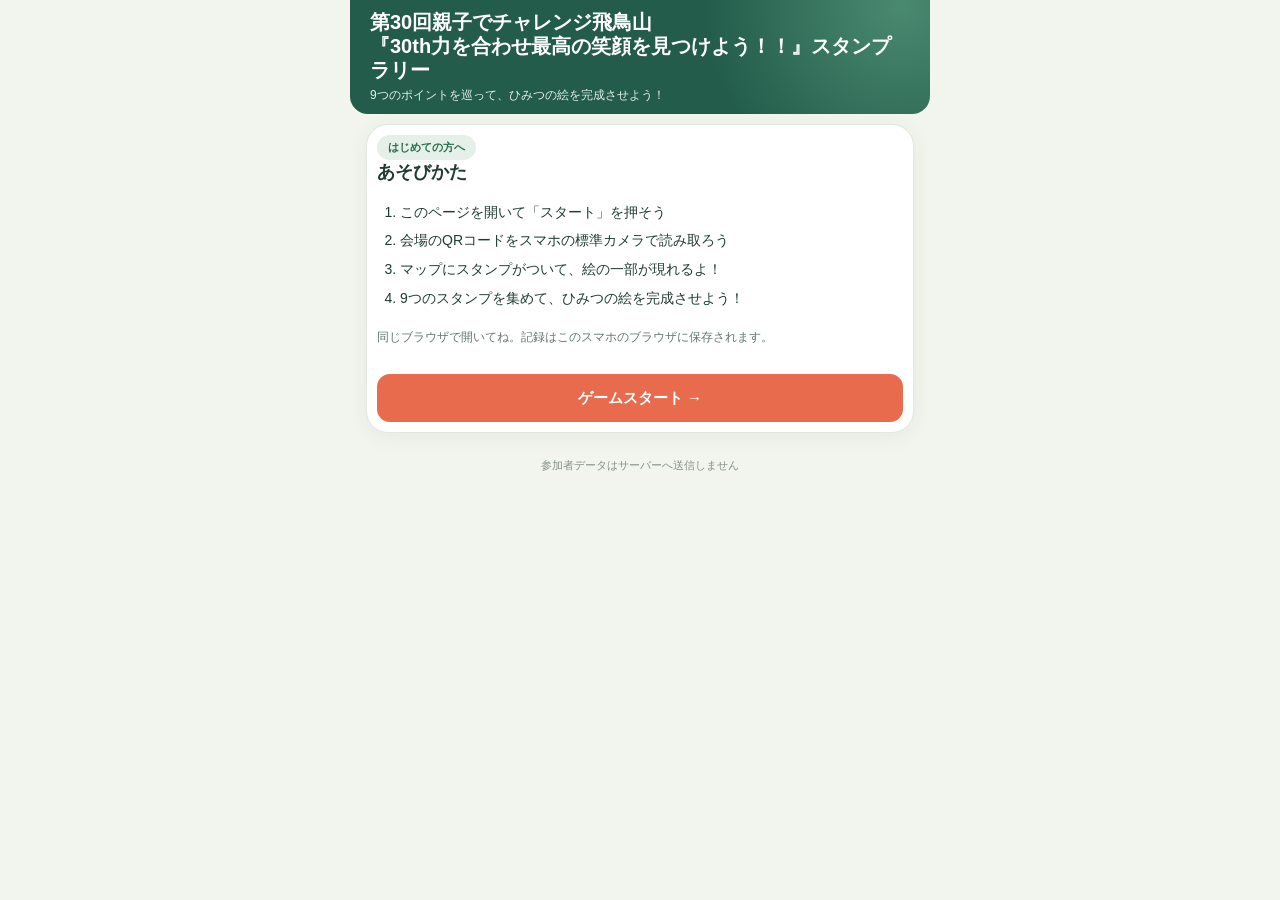
==== v2/index.html @ 05569562 "update index.html and app.js for 9 points instead of 8 points" ====
<!doctype html>
<html lang="ja">
<head>
    <meta charset="utf-8">
    <meta name="viewport" content="width=device-width,initial-scale=1,viewport-fit=cover">
    <meta name="theme-color" content="#235c4b">
    <title>第30回 親子でチャレンジ飛鳥山 スタンプラリー</title>
    <link rel="stylesheet" href="./style.css?v=5">
    <style>
    .art-board { position: relative; width: 100%; aspect-ratio: 1086 / 1448; overflow: hidden; border-radius: 12px; background: #f4f7f1; border: 2px solid #d6e4d8; }
    .art-layer { position: absolute; inset: 0; display: block; width: 100%; height: 100%; object-fit: contain; pointer-events: none; }
    .art-empty { position: absolute; inset: 0; display: grid; place-items: center; padding: 20px; text-align: center; color: #59715f; }
    .art-board.has-layers .art-empty { display: none; }
    .art-count { margin-top: 12px; text-align: center; font-weight: bold; }
    .art-board img { max-width: none; }
    .completion { margin-top: 16px; padding: 18px; text-align: center; border-radius: 12px; background: #fff3cf; color: #704600; font-weight: bold; font-size: 1.2rem; }
    .completion[hidden] { display: none; }
    </style>
</head>
<body>
<div class="shell">
  <header>
    <h1>第30回親子でチャレンジ飛鳥山<br>『30th力を合わせ最高の笑顔を見つけよう！！』スタンプラリー</h1>
    <p>9つのポイントを巡って、ひみつの絵を完成させよう！</p>
  </header>
  <main>
    <section id="intro" class="panel">
      <span class="pill">はじめての方へ</span>
      <h2>あそびかた</h2>
      <ol>
        <li>このページを開いて「スタート」を押そう</li>
        <li>会場のQRコードをスマホの標準カメラで読み取ろう</li>
        <li>マップにスタンプがついて、絵の一部が現れるよ！</li>
        <li>9つのスタンプを集めて、ひみつの絵を完成させよう！</li>
      </ol>
      <p class="note">同じブラウザで開いてね。記録はこのスマホのブラウザに保存されます。</p>
      <button id="start" class="primary" type="button">ゲームスタート →</button>
    </section>
    <section id="game" hidden>
      <div class="status">
        <div>
          <span class="small">スタンプ獲得</span>
          <div class="count">
            <strong id="count">0</strong>
            <span> / 9</span>
          </div>
        </div>
        <div class="progress-track">
          <div id="progress"></div></div>
      </div>
      <div id="notice" class="notice" role="status" aria-live="polite"></div>
      <section class="panel map-panel">
        <div class="section-head">
          <h2>アトラクションマップ</h2>
          <span class="pill">会場案内図</span>
        </div>
        <div class="map-wrap">
          <img src="./map_detail.png?v=4" alt="スタンプラリー会場の案内図" class="map">
          <div id="markers"></div>
        </div>
        <p class="hint">赤いスタンプは訪問済み！ 数字をタップするとポイント名が見られます。</p>
            <a href="./map.html"
            target="_blank"
            rel="noopener noreferrer"
            class="primary"
            style="display:block; text-align:center; text-decoration:none; margin-top:16px; padding:14px 18px; border-radius:12px;">
            🗺️ 会場案内図を拡大して見る ↗
            </a>
    </section>
    <section class="panel">
        <h2>ひみつの絵</h2>
        <p class="sub">スタンプを集めるたびに、絵が少しずつ現れるよ！</p>
        <div id="art-board" class="art-board" aria-label="取得したスタンプに応じて完成する絵">
          <div class="art-empty">まだ絵は見えないよ。<br>最初のスタンプを探そう！</div>
          <div id="art-layers"></div>
        </div>
        <p id="art-count" class="art-count">絵の完成まであと9ポイント！</p>
        <div id="completion" class="completion" role="status" aria-live="polite" hidden>🎉 おめでとう！<br>9つのスタンプを集めて絵が完成したよ！</div>
        <div id="prize-exchanged" class="prize-exchanged" role="status" aria-live="polite" hidden> ✓ 景品交換済み</div>
        <div id="spot-list" class="spot-list"></div>
      </section>
      <details id="admin-panel" class="demo" hidden>
        <summary>管理者メニュー</summary>
        <p>動作確認用の管理機能です。</p>
        <div id="demo-buttons" class="demo-buttons"></div>
        <button id="reset" class="secondary" type="button">スタンプをすべてリセット</button>
      </details>
    </section>
  </main>
  <footer>参加者データはサーバーへ送信しません</footer>
</div>
<script src="./app.js?v=8" defer></script>
</body>
</html>
---- v2/style.css ----
* {
    box-sizing:border-box;
}

html {
    font-family:-apple-system,BlinkMacSystemFont,"Hiragino Kaku Gothic ProN","Noto Sans JP",sans-serif;
    background:#f2f5ee;
    color:#203b32;
}

body {
    margin:0;
}

.shell {
    max-width:580px;
    margin:auto;
    padding:0 16px 35px;
}

header {
    background:#235c4b;
    color:white;
    margin:0 -16px 2px;
    padding:5px 20px 10px;
    border-radius:0 0 18px 18px;
    background-image:radial-gradient(circle at 95% 5%,#4a8a70 0,transparent 35%);
}

.eyebrow {
    letter-spacing:.16em;
    font-size:11px;
    color:#cdebd9;
    font-weight:700;
}

h1 {
    font-size:20px;
    line-height:1.2;
    margin:5px 0;
}

header p {
    margin:0;
    color:#e0f1e7;
    font-size:12px;
    line-height:1.4;
}

.panel {
    background:white;
    border:1px solid #e1e8df;
    border-radius:22px;
    padding:10px;
    margin:10px 0;
    box-shadow:0 4px 20px #183d2910;
}

h2 {
    font-size:18px;
    margin:0 0 14px;
}

.pill {
    display:inline-block;
    border-radius:99px;
    background:#e5f1e8;
    color:#2c6b4c;
    padding:5px 11px;
    font-size:11px;
    font-weight:700;
}

ol {
    padding-left:23px;
    line-height:2.05;
    font-size:14px;
}

.note,.hint,.sub {
    color:#64766a;
    font-size:12px;
    line-height:1.8;
}

.primary,.secondary {
    border:0;
    border-radius:13px;
    min-height:48px;
    padding:12px 18px;
    font-size:15px;
    font-weight:700;
    cursor:pointer;
}

.primary {
    background:#e76b4c;
    color:white;
    width:100%;
    margin-top:14px;
}

.secondary {
    background:#e8ede8;
    color:#294f3b;
}

.status {
    display:flex;
    align-items:center;
    gap:22px;
    padding:6px 8px;
}

.small {
    font-size:12px;
    color:#627468;
}

.count strong {
    font-size:38px;
    color:#235c4b;
}

.count span {
    font-size:17px;
    color:#77877b;
}

.progress-track {
    flex:1;
    height:11px;
    background:#dce8df;
    border-radius:20px;
    overflow:hidden;
}

.progress-track>div {
    height:100%;
    width:0;
    background:#e76b4c;
    transition:width .25s;
}

.notice {
    font-size:14px;
    line-height:1.6;
    color:#28684d;
    font-weight:700;
    min-height:20px;
    padding:4px 8px;
}

.section-head {
    display:flex;
    align-items:center;
    justify-content:space-between;
    gap:8px;
}

.map-panel {
    padding:10px;
}

.map-wrap {
    position:relative;
    width:100%;
    overflow:hidden;
    border-radius:13px;
}

.map {
    width:100%;
    display:block;
}

#markers {
    position:absolute;
    inset:0;
}

.marker {
    position:absolute;
    transform:translate(-50%,-50%);
    border:2px solid #fff;
    border-radius:50%;
    background:#235c4b;
    color:white;
    font-size:16px;
    font-weight:800;
    width:37px;
    height:37px;
    box-shadow:0 2px 8px #0004;
    display:grid;
    place-items:center;
    cursor:pointer;
}

.marker.done {
    background:transparent;
    border:0;
    width:55px;
    height:55px;
    box-shadow:none;
}

.marker img {
    width:100%;
    height:100%;
    object-fit:contain;
}

.letters {
    display:grid;
    grid-template-columns:repeat(4,1fr);
    gap:9px;
    margin:16px 0;
}

.letter {
    border:2px dashed #cddbd0;
    background:#f6f8f4;
    border-radius:14px;
    text-align:center;
    padding:10px 0;
    font-size:28px;
    font-weight:800;
}

.letter small {
    display:block;
    font-size:10px;
    font-weight:500;
    color:#75867a;
}

.letter.got {
    border:2px solid #e5a58e;
    background:#fff4ee;
    color:#bd573e;
}

.spot-list {
    display:grid;
    gap:9px;
}

.spot {
    display:flex;
    justify-content:space-between;
    gap:10px;
    border-bottom:1px solid #e9eee9;
    padding:10px 0;
    font-size:13px;
}

.spot b {
    color:#327653;
}

label {
    display:block;
    font-size:12px;
    font-weight:700;
    margin:14px 0 7px;
}

input {
    font:inherit;
    width:100%;
    border:1px solid #b8c9be;
    border-radius:12px;
    padding:14px;
    font-size:16px;
    background:white;
}

.result {
    margin-top:12px;
    line-height:1.7;
    font-weight:700;
}

.result.success {
    background:#e6f5e9;
    color:#206d43;
    border-radius:12px;
    padding:18px;
    text-align:center;
    font-size:19px;
}

.result.error {
    color:#ad4c37;
}

.demo {
    border:1px dashed #b8c9be;
    border-radius:15px;
    padding:14px;
    margin:20px 0;
    background:#f8faf7;
}

.demo summary {
    cursor:pointer;
    font-weight:700;
}

.demo p {
    font-size:12px;
    color:#64766a;
}

.demo-buttons {
    display:grid;
    grid-template-columns:1fr 1fr;
    gap:8px;
    margin:12px 0;
}

.demo-buttons button {
    border:1px solid #b7d1bf;
    border-radius:9px;
    padding:12px 6px;
    background:white;
    color:#26543c;
    font-weight:700;
}

footer {
    text-align:center;
    font-size:11px;
    color:#849186;
    margin-top:25px;
}

[hidden] {
    display:none!important;
}

@media (max-width: 360px) {
    .shell {
        padding-left: 10px;
        padding-right: 10px;
    }

    header {
        margin-left: -10px;
        margin-right: -10px;
    }

    h1 {
        font-size: 21px;
    }

    .panel {
        padding: 14px;
    }
}

#notice,
.spot span {
    white-space: pre-line;
}

/* 景品交換済み表示 */
.prize-exchanged {
    margin-top: 14px;
    padding: 16px;
    border: 2px solid #32805b;
    border-radius: 12px;
    background: #e8f5ec;
    color: #235c4b;
    text-align: center;
    font-size: 1.3rem;
    font-weight: 800;
}

.prize-exchanged[hidden] {
    display: none;
}
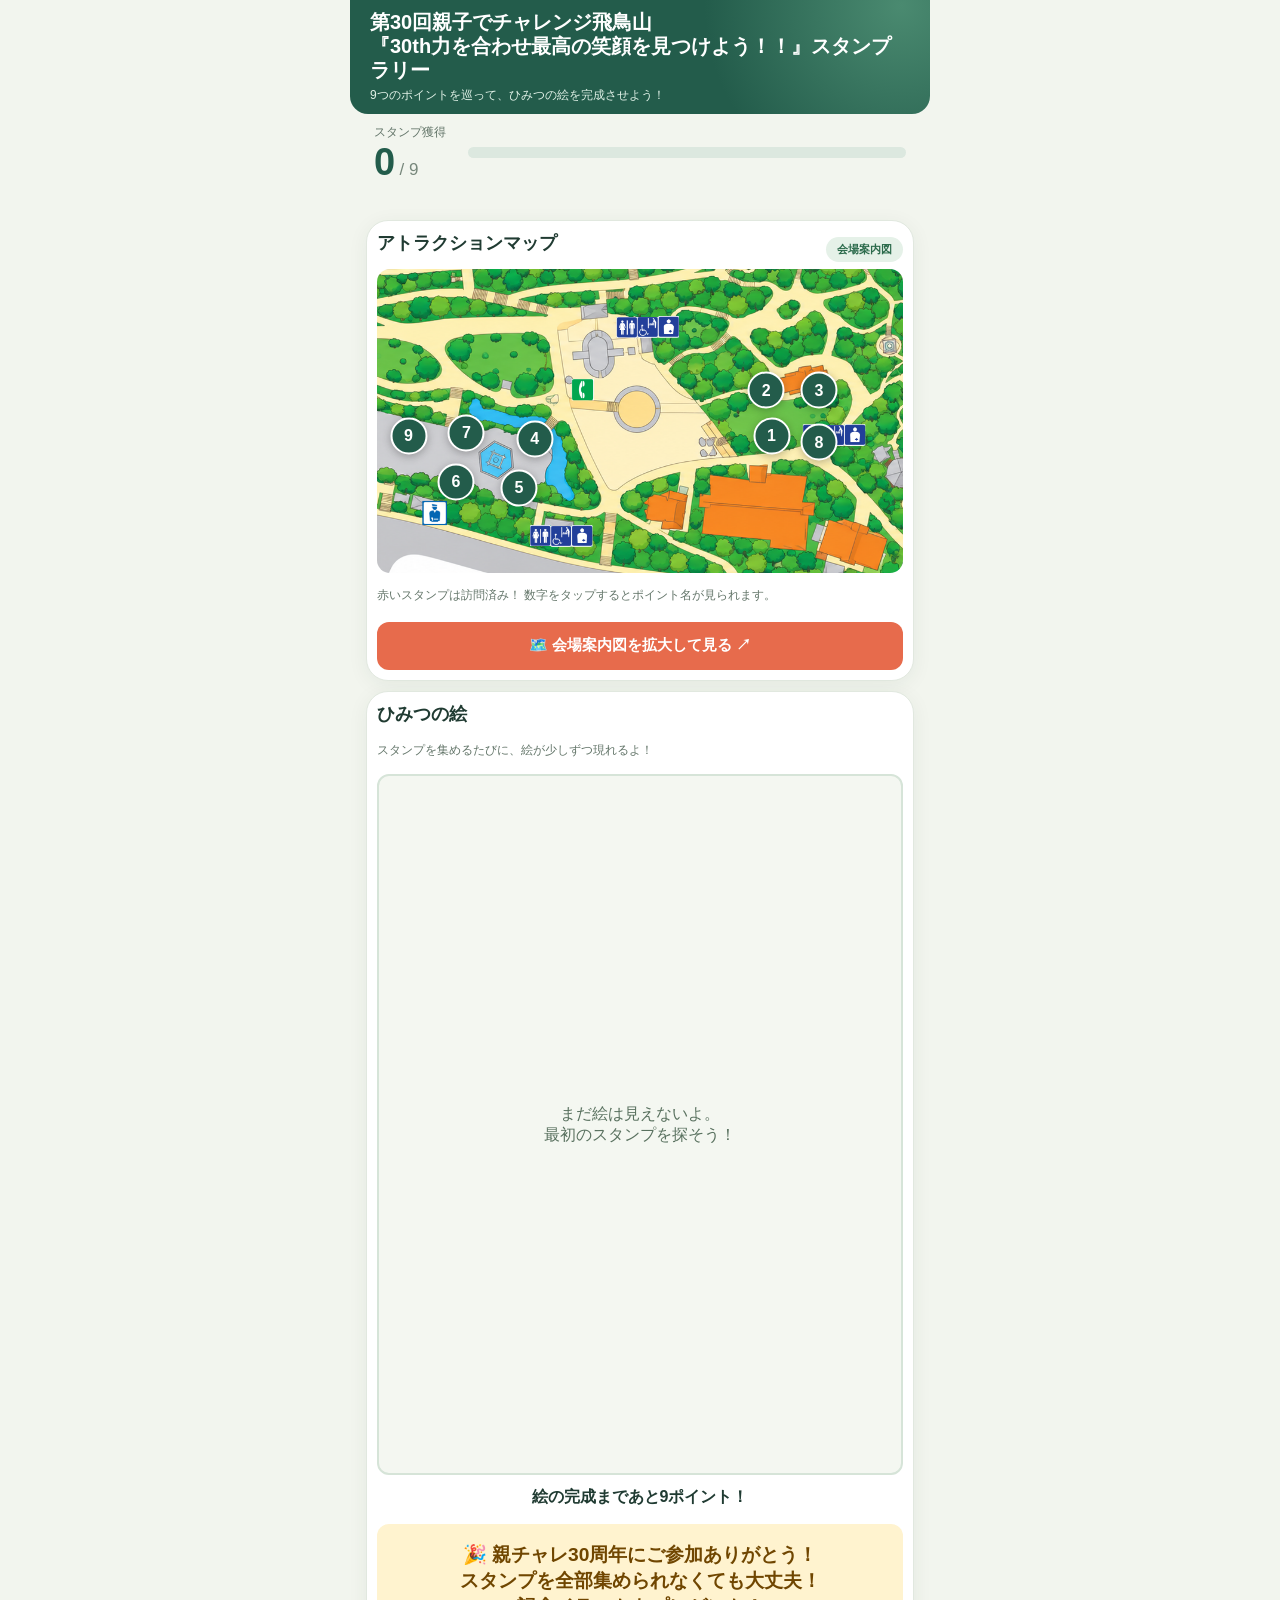
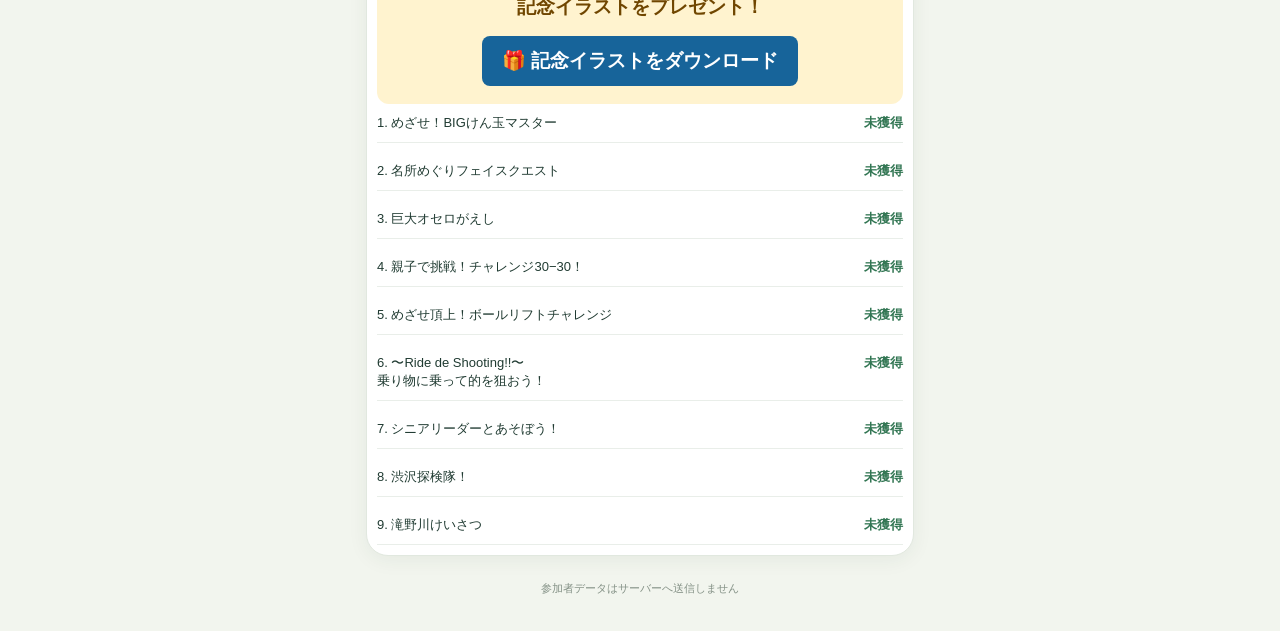
==== commit 8fde1b83: "Corrected typos and updated event end time in app.js. Updated text in index.html to reflect the new " ====
--- a/v2/index.html
+++ b/v2/index.html
@@ -5,7 +5,7 @@
     <meta name="viewport" content="width=device-width,initial-scale=1,viewport-fit=cover">
     <meta name="theme-color" content="#235c4b">
     <title>第30回 親子でチャレンジ飛鳥山 スタンプラリー</title>
-    <link rel="stylesheet" href="./style.css?v=5">
+    <link rel="stylesheet" href="./style.css?v=6">
     <style>
     .art-board { position: relative; width: 100%; aspect-ratio: 1086 / 1448; overflow: hidden; border-radius: 12px; background: #f4f7f1; border: 2px solid #d6e4d8; }
     .art-layer { position: absolute; inset: 0; display: block; width: 100%; height: 100%; object-fit: contain; pointer-events: none; }
@@ -75,7 +75,31 @@
           <div id="art-layers"></div>
         </div>
         <p id="art-count" class="art-count">絵の完成まであと9ポイント！</p>
-        <div id="completion" class="completion" role="status" aria-live="polite" hidden>🎉 おめでとう！<br>9つのスタンプを集めて絵が完成したよ！</div>
+        <div id="completion" class="completion"
+            role="status" aria-live="polite" hidden>
+            🎉 おめでとう！<br>スタンプを集めて絵が完成したよ！
+            <div class="completion-download">
+                <a href="./images/anniversary-poster.png"
+                  download="親チャレ30周年記念イラスト.png">
+                    🎁 完成イラストをダウンロード
+                </a>
+            </div>
+        </div>
+        <!-- イベント終了後・未達成者向け -->
+        <div id="event-finished" class="completion"
+            role="status" hidden>
+            🎉 親チャレ30周年にご参加ありがとう！<br>
+            スタンプを全部集められなくても大丈夫！<br>
+            記念イラストをプレゼント！
+
+            <div class="completion-download">
+                <a href="./images/anniversary-poster.png"
+                  download="親チャレ30周年記念イラスト.png">
+                    🎁 記念イラストをダウンロード
+                </a>
+            </div>
+        </div>
+
         <div id="prize-exchanged" class="prize-exchanged" role="status" aria-live="polite" hidden> ✓ 景品交換済み</div>
         <div id="spot-list" class="spot-list"></div>
       </section>
@@ -89,6 +113,6 @@
   </main>
   <footer>参加者データはサーバーへ送信しません</footer>
 </div>
-<script src="./app.js?v=8" defer></script>
+<script src="./app.js?v=12" defer></script>
 </body>
 </html>
--- a/v2/style.css
+++ b/v2/style.css
@@ -379,4 +379,18 @@
 
 .prize-exchanged[hidden] {
     display: none;
+}
+
+.completion-download {
+    margin-top: 16px;
+}
+
+.completion-download a {
+    display: inline-block;
+    padding: 12px 20px;
+    background: #17649a;
+    color: #fff;
+    border-radius: 8px;
+    font-weight: bold;
+    text-decoration: none;
 }
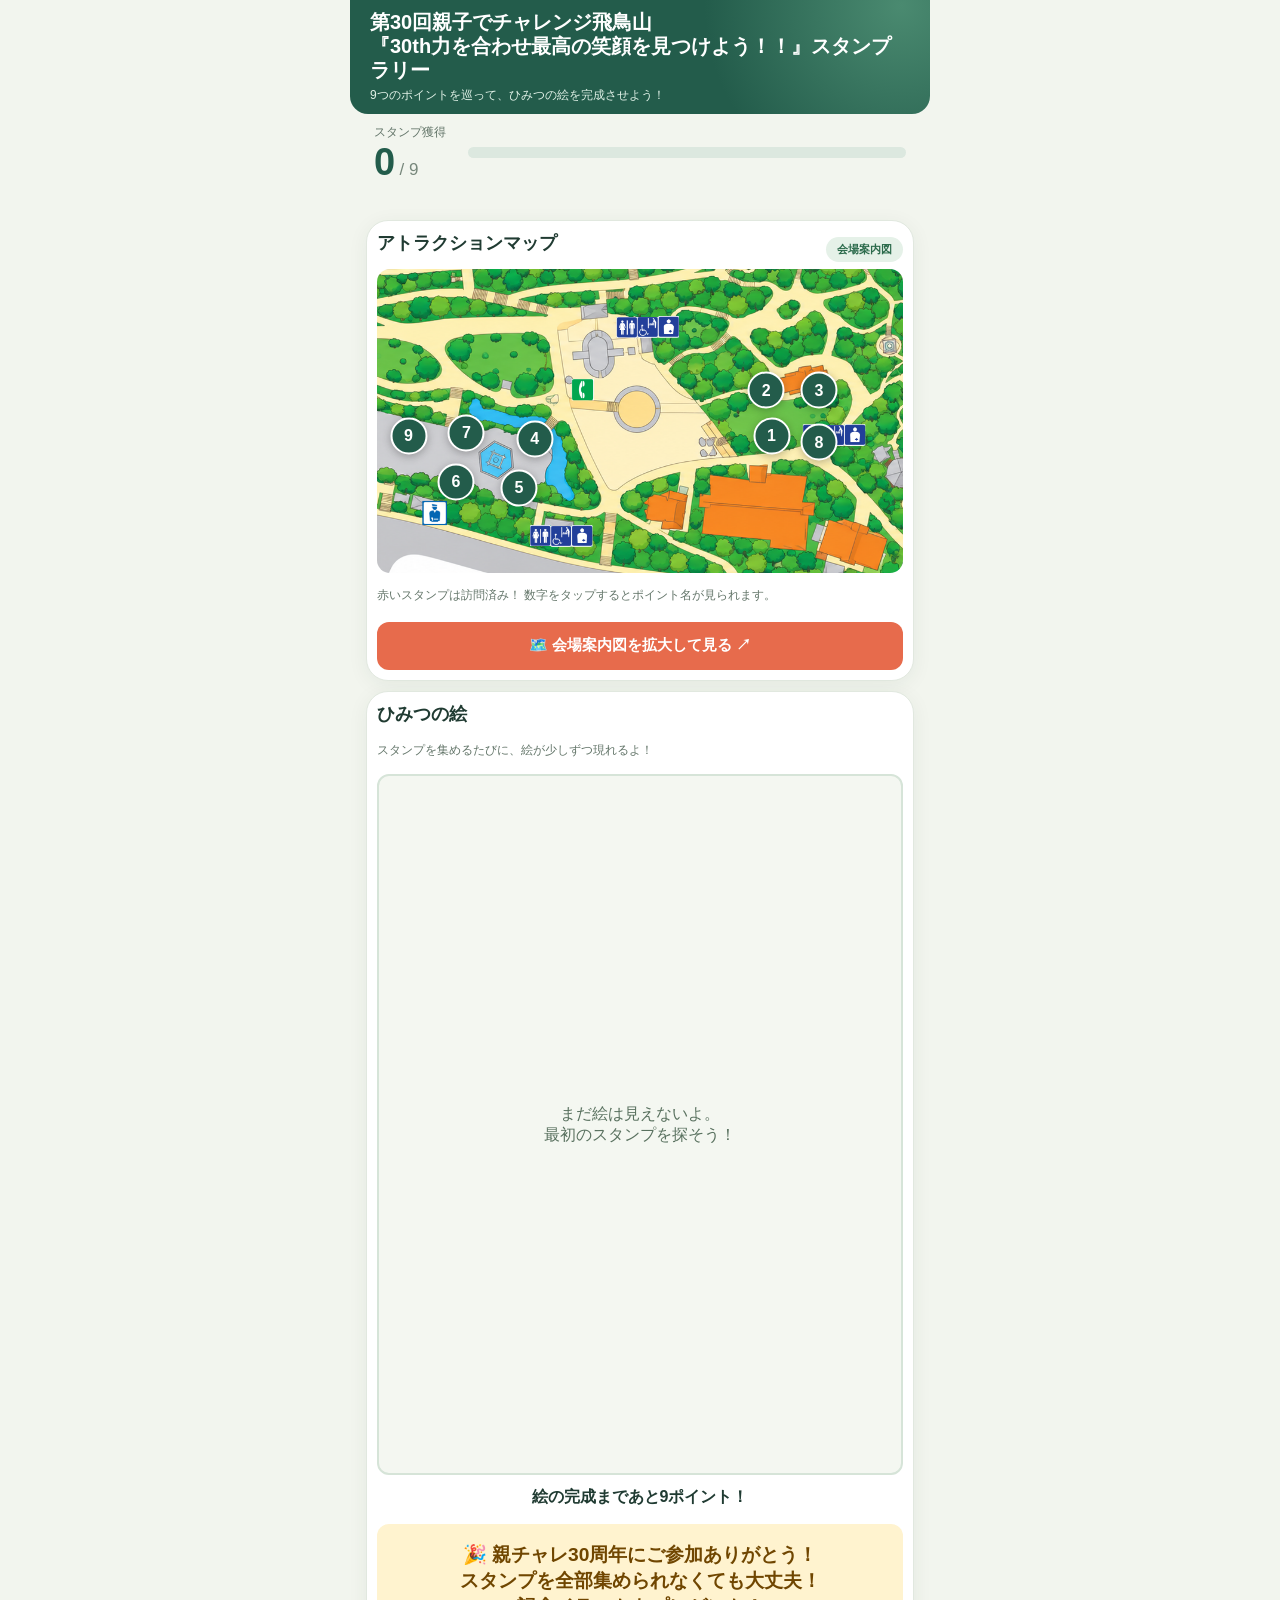
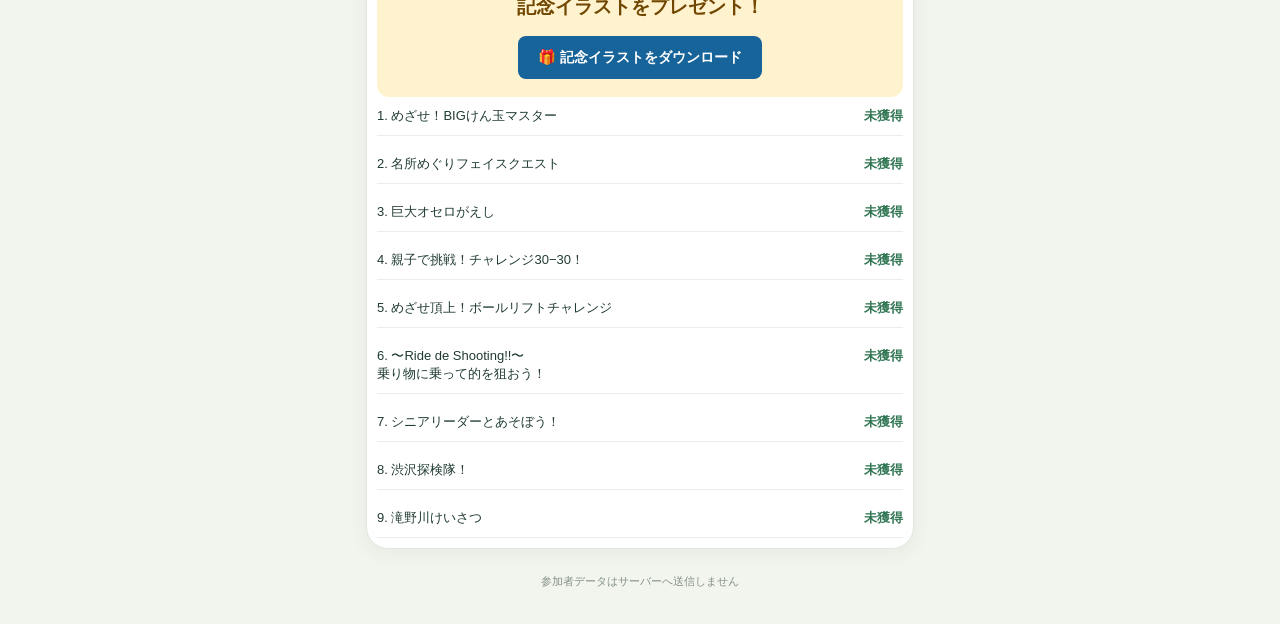
==== commit 641f258a: "Corrected download message font size." ====
--- a/v2/index.html
+++ b/v2/index.html
@@ -5,7 +5,7 @@
     <meta name="viewport" content="width=device-width,initial-scale=1,viewport-fit=cover">
     <meta name="theme-color" content="#235c4b">
     <title>第30回 親子でチャレンジ飛鳥山 スタンプラリー</title>
-    <link rel="stylesheet" href="./style.css?v=6">
+    <link rel="stylesheet" href="./style.css?v=7">
     <style>
     .art-board { position: relative; width: 100%; aspect-ratio: 1086 / 1448; overflow: hidden; border-radius: 12px; background: #f4f7f1; border: 2px solid #d6e4d8; }
     .art-layer { position: absolute; inset: 0; display: block; width: 100%; height: 100%; object-fit: contain; pointer-events: none; }
--- a/v2/style.css
+++ b/v2/style.css
@@ -393,4 +393,5 @@
     border-radius: 8px;
     font-weight: bold;
     text-decoration: none;
+    font-size: 0.9rem;
 }
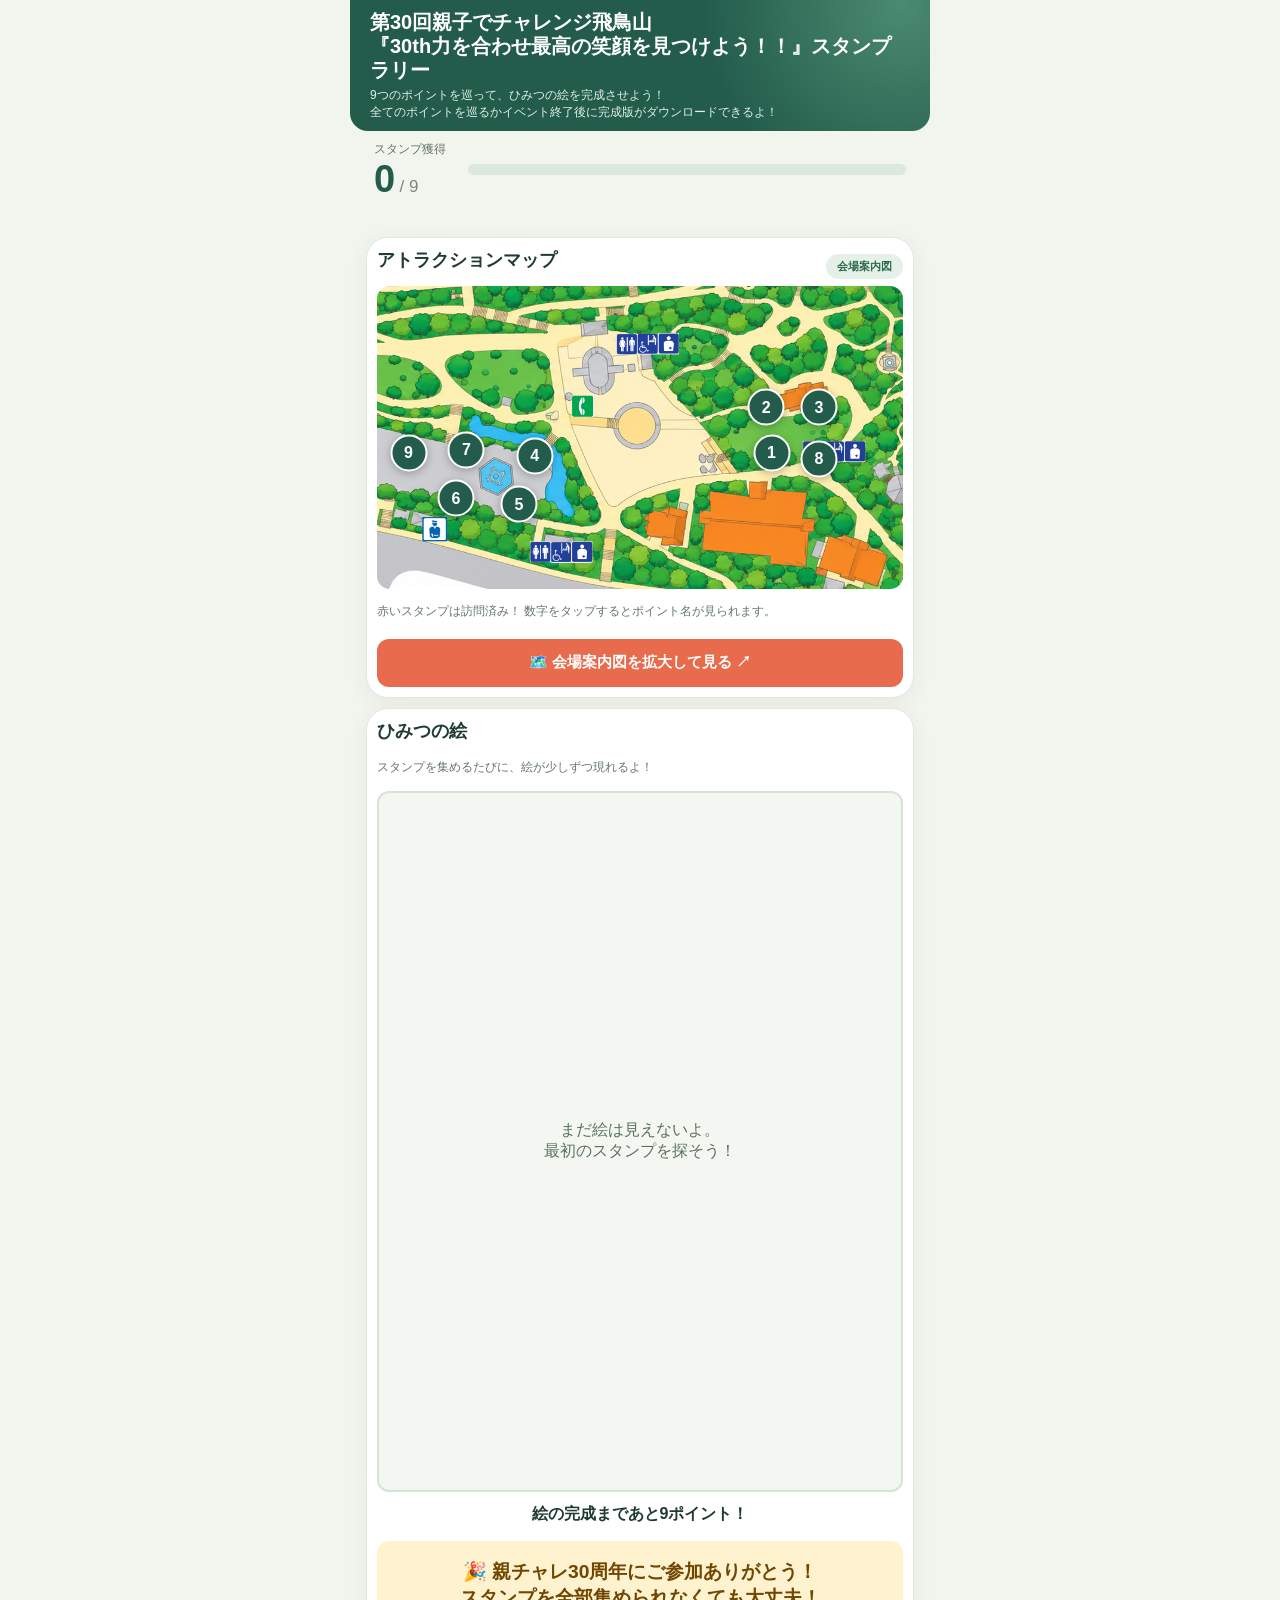
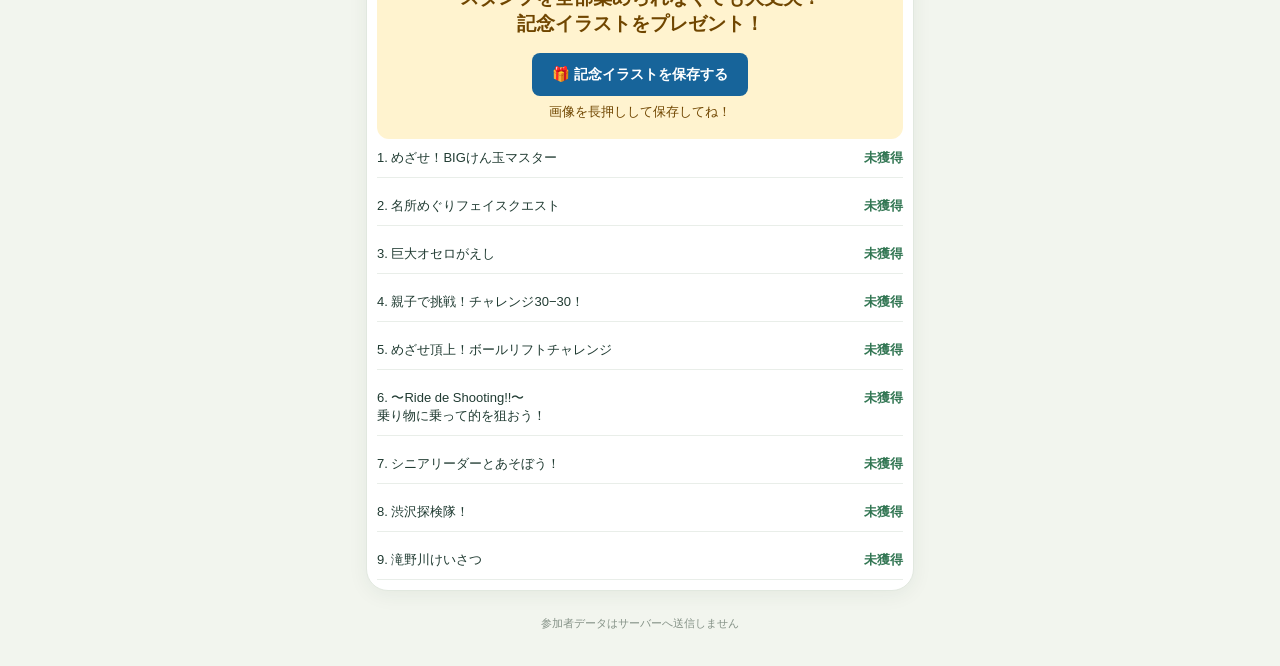
==== commit b18b44e3: "image download attribute to allow users to save the image with a specific filename." ====
--- a/v2/index.html
+++ b/v2/index.html
@@ -21,7 +21,7 @@
 <div class="shell">
   <header>
     <h1>第30回親子でチャレンジ飛鳥山<br>『30th力を合わせ最高の笑顔を見つけよう！！』スタンプラリー</h1>
-    <p>9つのポイントを巡って、ひみつの絵を完成させよう！</p>
+    <p>9つのポイントを巡って、ひみつの絵を完成させよう！<br>全てのポイントを巡るかイベント終了後に完成版がダウンロードできるよ！</p>
   </header>
   <main>
     <section id="intro" class="panel">
@@ -80,9 +80,13 @@
             🎉 おめでとう！<br>スタンプを集めて絵が完成したよ！
             <div class="completion-download">
                 <a href="./images/anniversary-poster.png"
-                  download="親チャレ30周年記念イラスト.png">
-                    🎁 完成イラストをダウンロード
+                  target="_blank"
+                  rel="noopener">
+                    🎁 記念イラストを保存する
                 </a>
+                <div class="save-guide">
+                    画像を長押しして保存してね！
+                </div>
             </div>
         </div>
         <!-- イベント終了後・未達成者向け -->
@@ -94,9 +98,13 @@
 
             <div class="completion-download">
                 <a href="./images/anniversary-poster.png"
-                  download="親チャレ30周年記念イラスト.png">
-                    🎁 記念イラストをダウンロード
+                  target="_blank"
+                  rel="noopener">
+                    🎁 記念イラストを保存する
                 </a>
+                <div class="save-guide">
+                    画像を長押しして保存してね！
+                </div>
             </div>
         </div>
 
--- a/v2/style.css
+++ b/v2/style.css
@@ -394,4 +394,10 @@
     font-weight: bold;
     text-decoration: none;
     font-size: 0.9rem;
+}
+
+.save-guide {
+    margin-top: 8px;
+    font-size: 0.8rem;
+    font-weight: normal;
 }
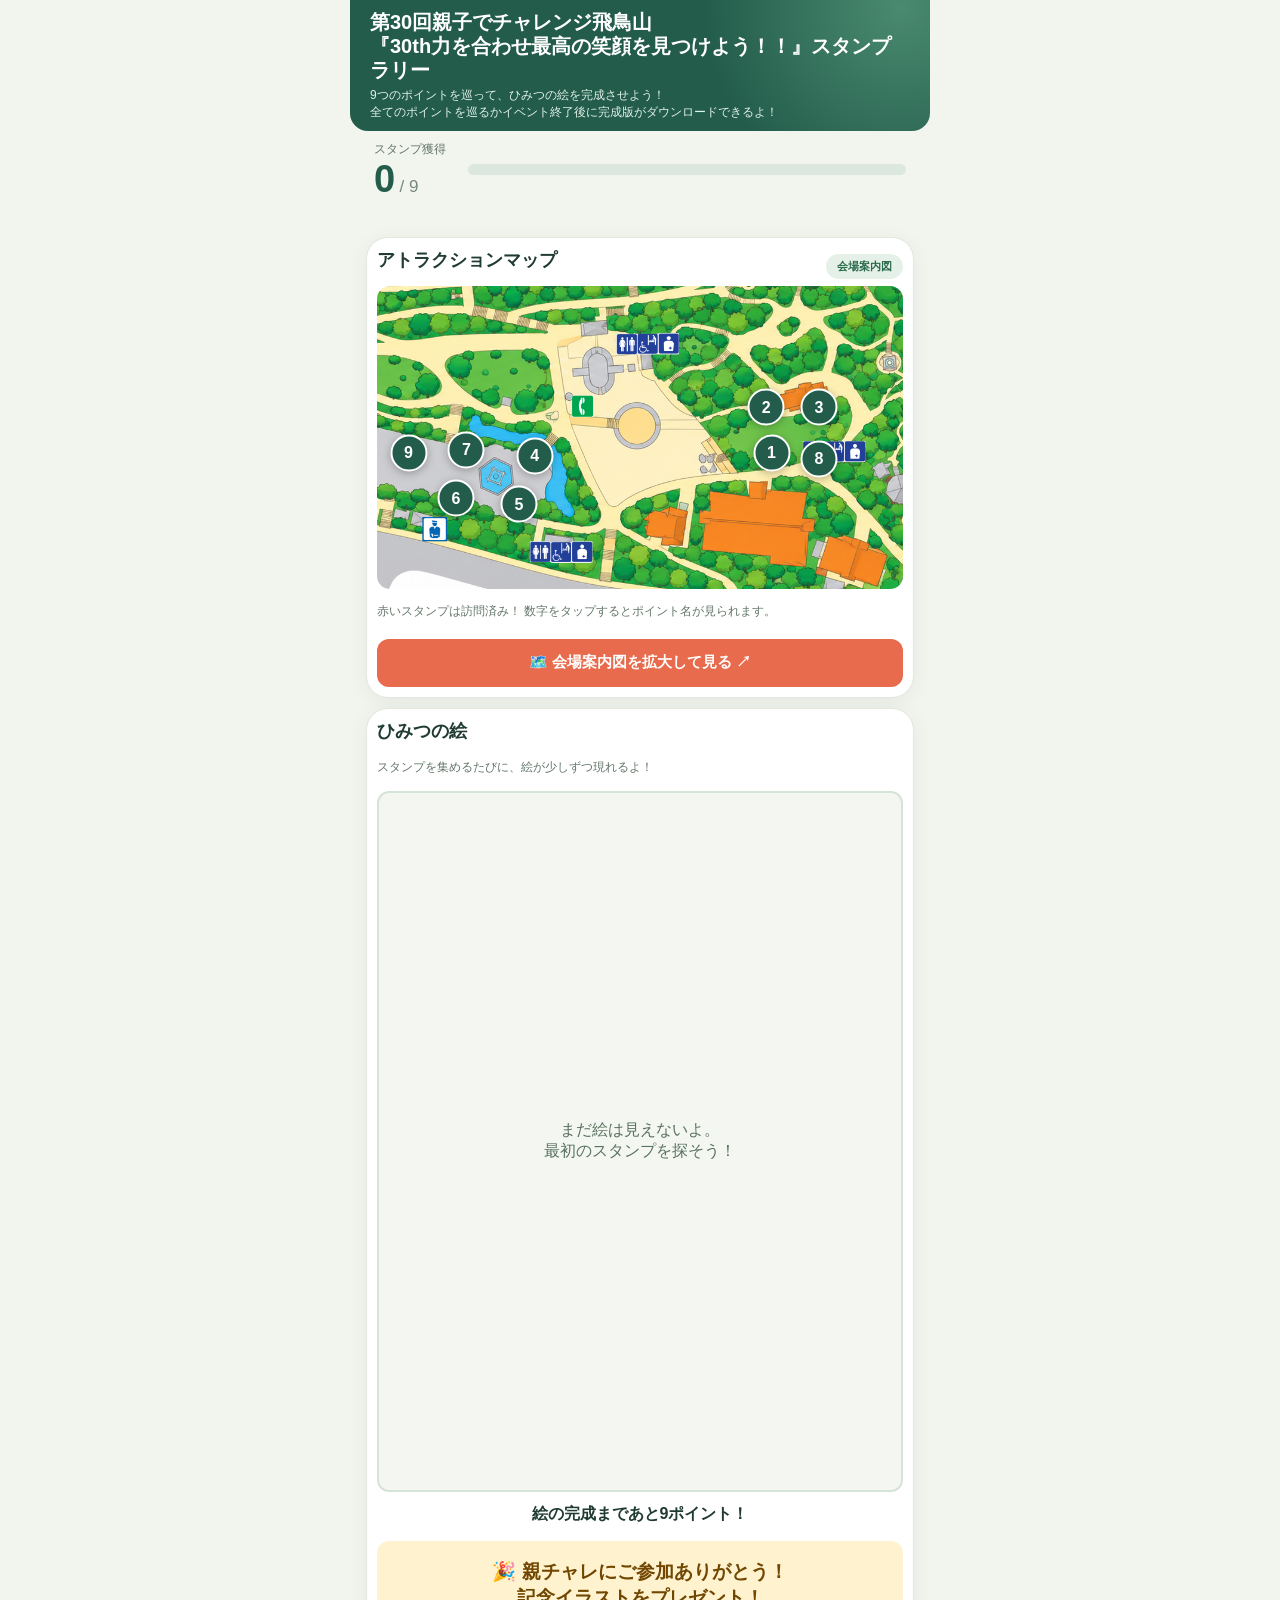
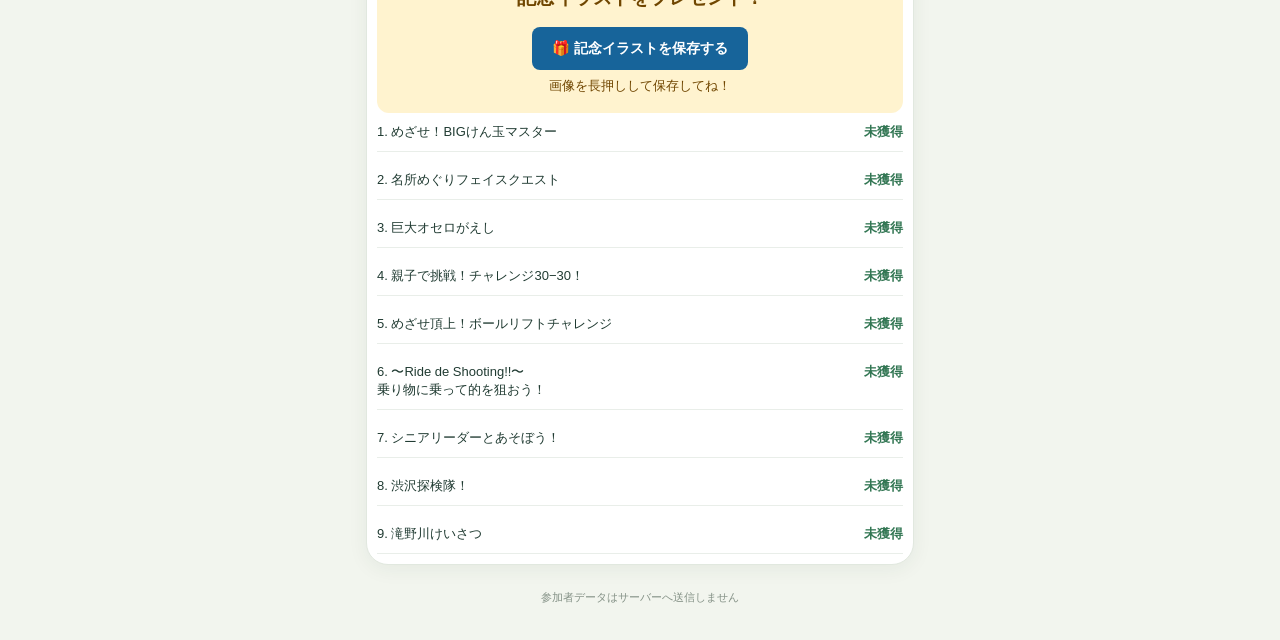
==== commit 1d70d3fe: "update test.js to change the message for the first check point and the message when all check points" ====
--- a/v2/index.html
+++ b/v2/index.html
@@ -92,9 +92,7 @@
         <!-- イベント終了後・未達成者向け -->
         <div id="event-finished" class="completion"
             role="status" hidden>
-            🎉 親チャレ30周年にご参加ありがとう！<br>
-            スタンプを全部集められなくても大丈夫！<br>
-            記念イラストをプレゼント！
+            🎉 親チャレにご参加ありがとう！<br>記念イラストをプレゼント！
 
             <div class="completion-download">
                 <a href="./images/anniversary-poster.png"
